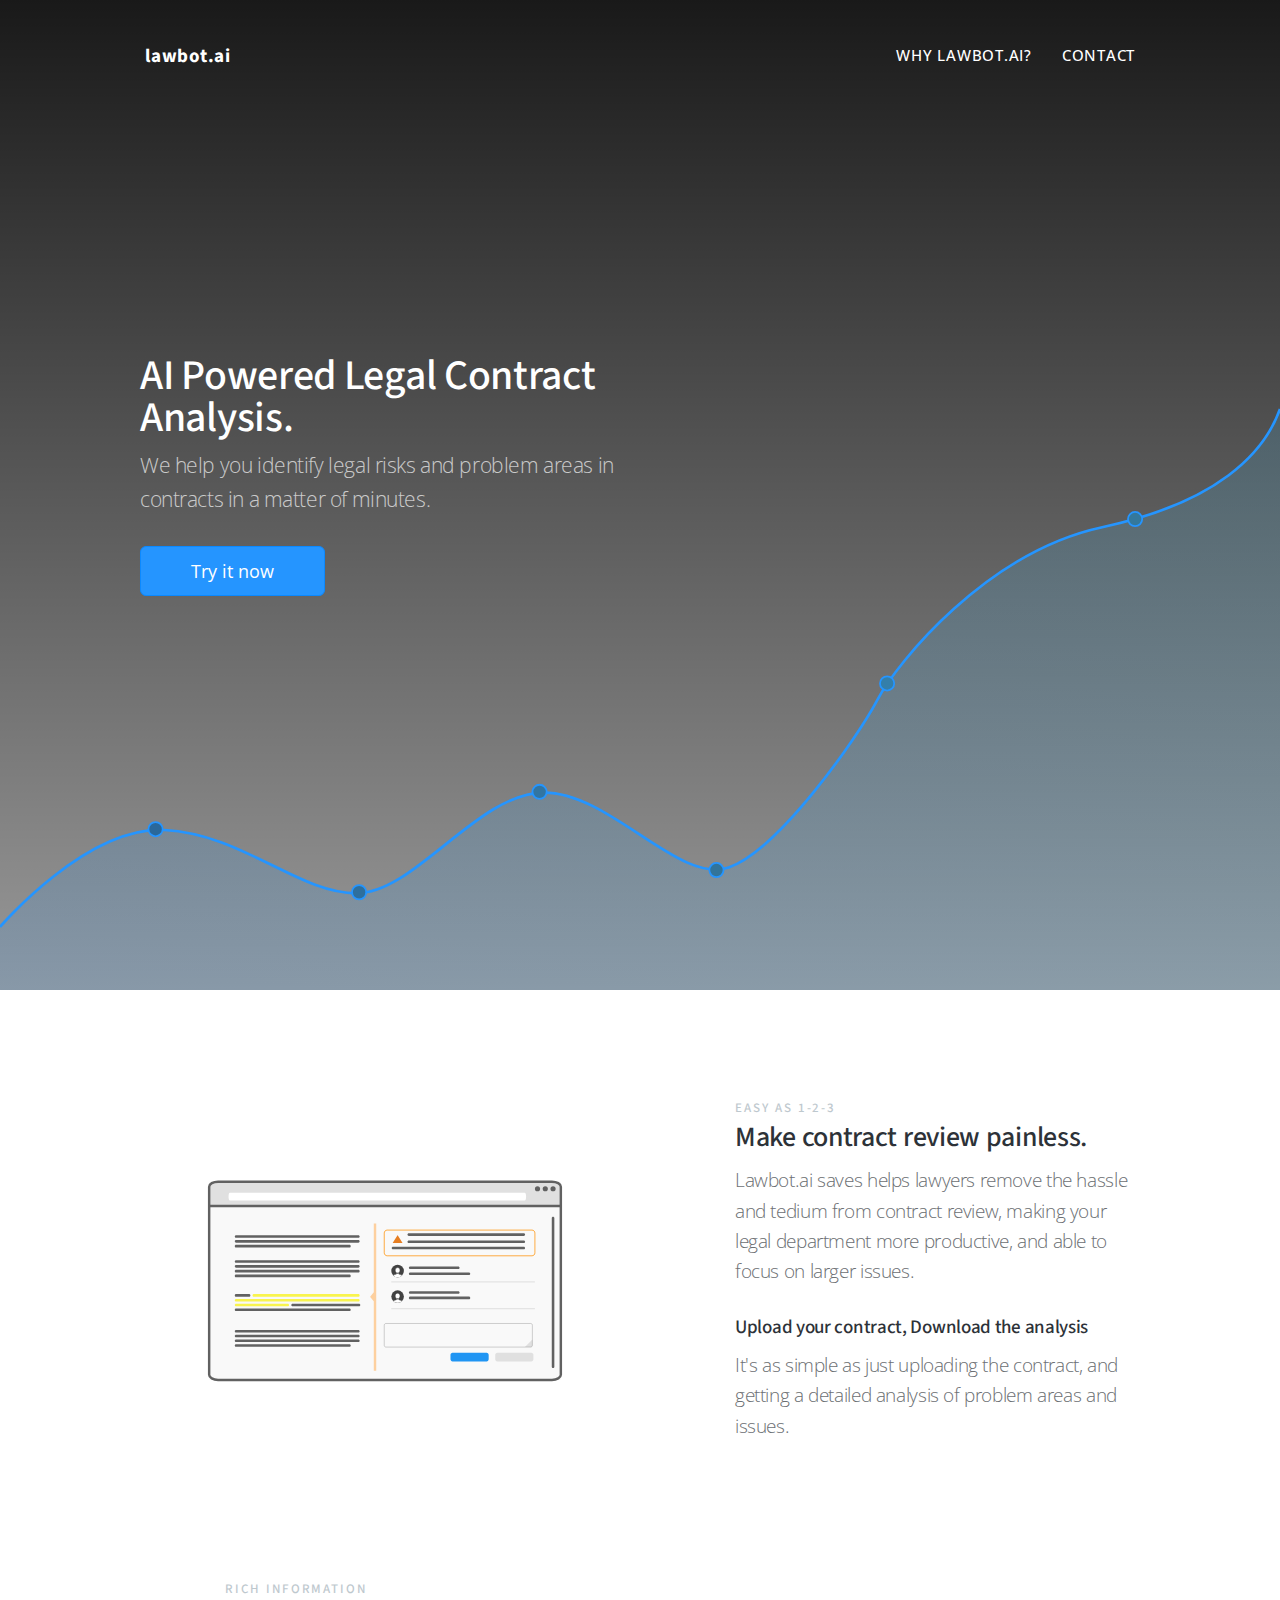
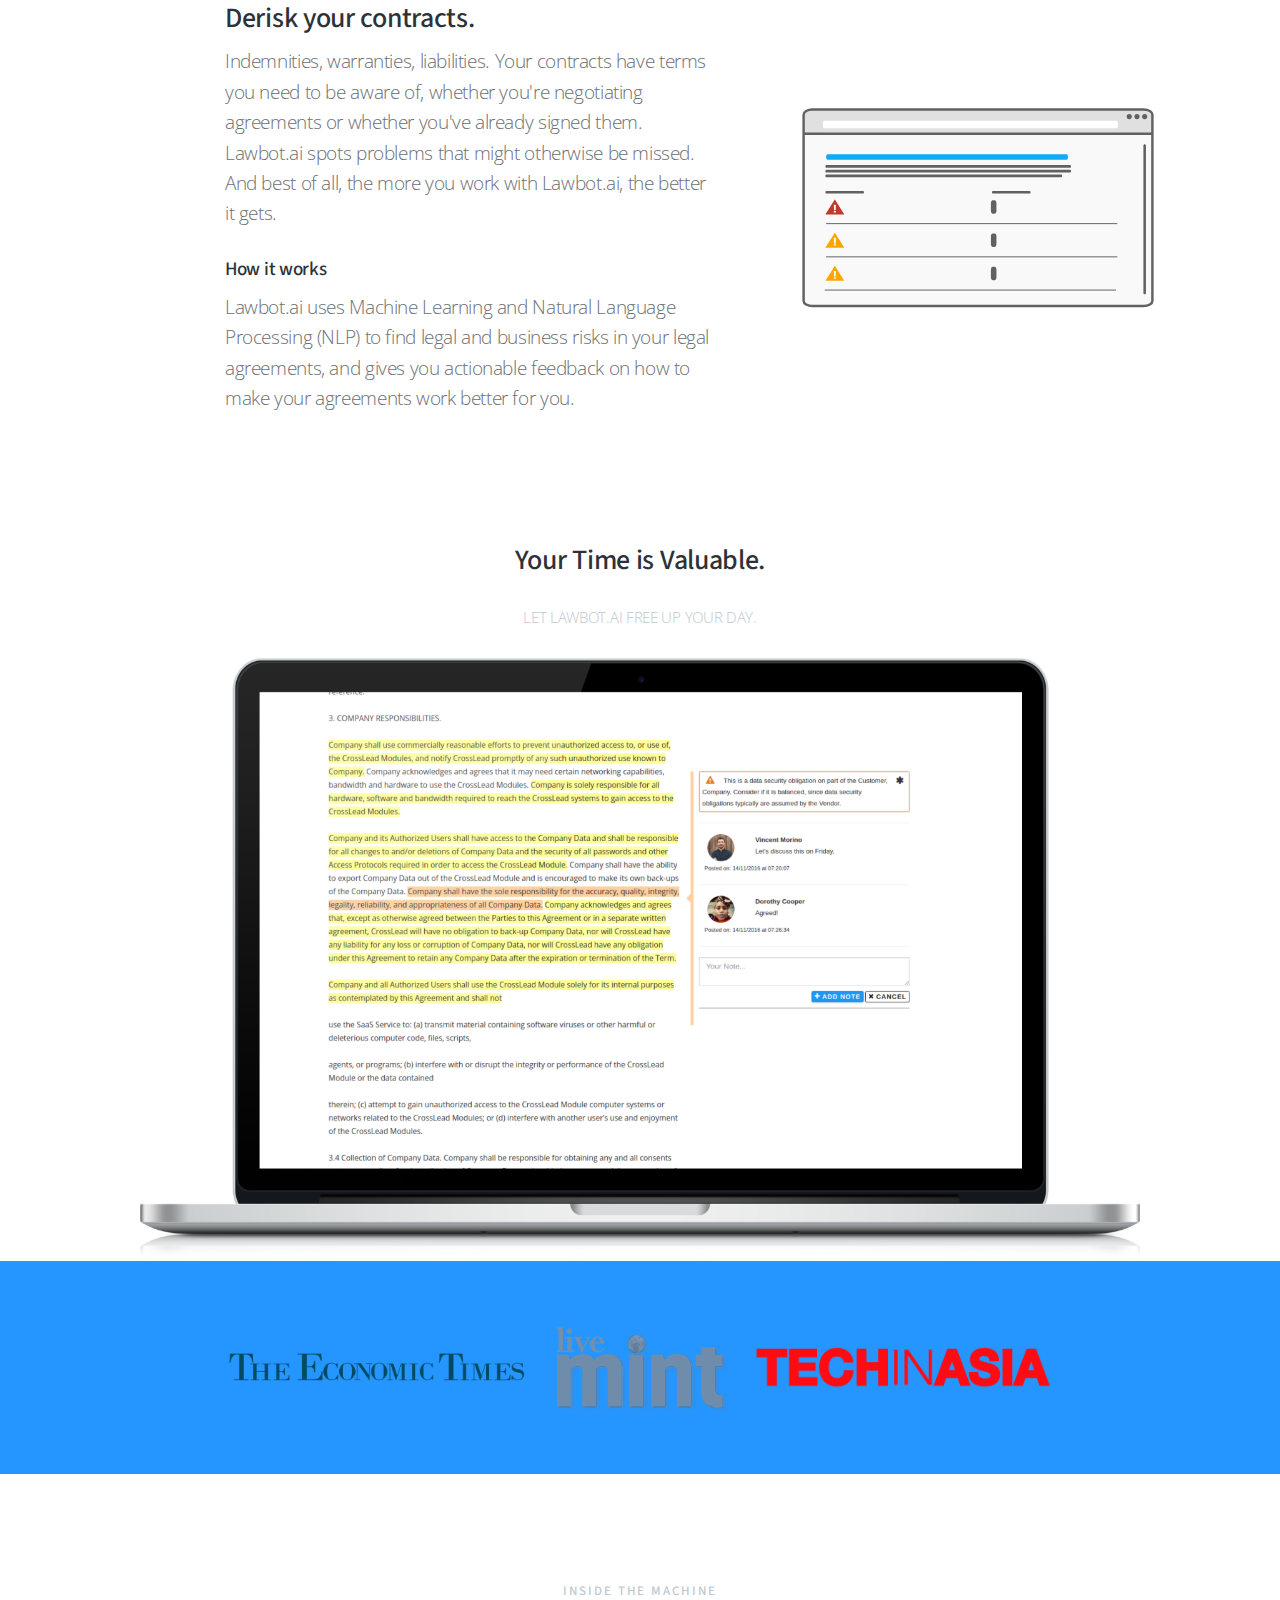
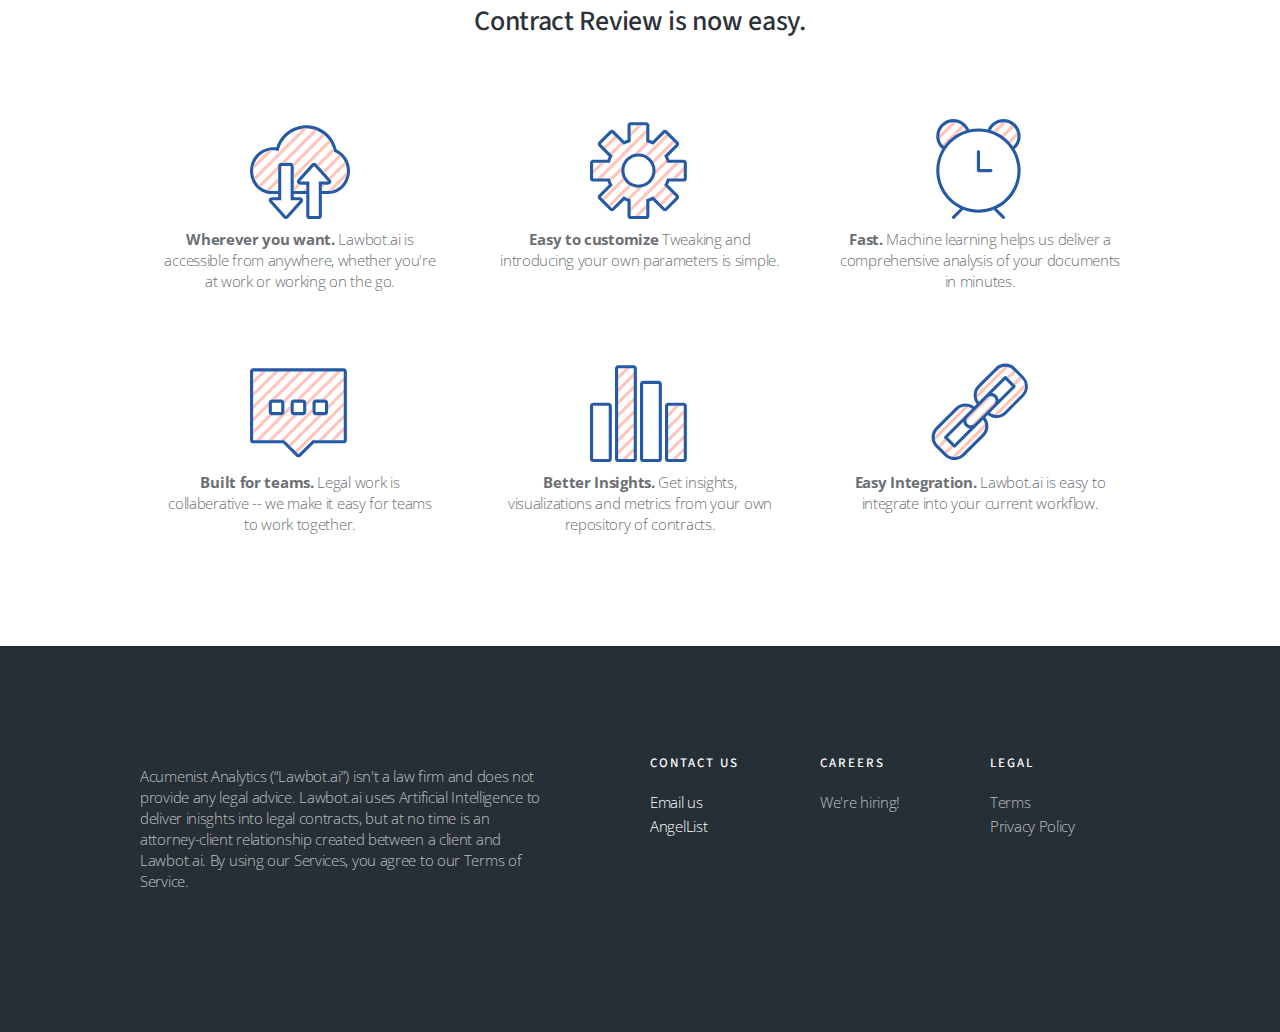
==== index.html @ 81cb61ae "Added files via upload" ====
<!DOCTYPE html>
<html lang="en">
  <head>
    <meta charset="utf-8">
    <meta http-equiv="X-UA-Compatible" content="IE=edge">
    <meta name="viewport" content="width=device-width, initial-scale=1">
    <meta name="description" content="">
    <meta name="keywords" content="">
    <meta name="author" content="">

    <title>
      
        Lawbot.ai | AI Powered Contract Analysis 
      
    </title>

    
      <link href='https://fonts.googleapis.com/css?family=Lora:400,400italic|Work+Sans:300,400,500,600' rel='stylesheet' type='text/css'>
      <link href="toolkit-startup.css" rel="stylesheet">
      <link href="application-startup.css" rel="stylesheet">
    

    

    <style>
      /* note: this is a hack for ios iframe for bootstrap themes shopify page */
      /* this chunk of css is not part of the toolkit :) */
      /* …curses ios, etc… */
      @media (max-width: 768px) and (-webkit-min-device-pixel-ratio: 2) {
        body {
          width: 1px;
          min-width: 100%;
          *width: 100%;
        }
        #stage {
          height: 1px;
          overflow: auto;
          min-height: 100vh;
          -webkit-overflow-scrolling: touch;
        }
      }
    </style>
  </head>


<body>
  
<div class="stage-shelf stage-shelf-right hidden" id="sidebar">
  <ul class="nav nav-bordered nav-stacked">
    <li class="nav-header">Examples</li>
    <li class="active">
      <a href="index.html">Why Lawbot.ai?</a>
    </li>
    <li class="nav-divider"></li>
    <li class="nav-header">Contact us</li>
  </ul>
</div>

<div class="stage" id="stage">

<div class="block block-inverse block-fill-height app-header"
     style="background: linear-gradient(rgba(0, 0, 0, 0.9), rgba(0, 0, 0, 0.4)), url(mockup.png); background-size:cover;background-repeat:no-repeat;background-position: center center;">

  <nav class="navbar navbar-transparent navbar-fixed-top navbar-padded app-navbar p-t-md">
  <div class="container">
    <div class="navbar-header">
      <button type="button" class="navbar-toggle collapsed p-x-0"
              data-target="#stage" data-toggle="stage" data-distance="-250">
        <span class="sr-only">Toggle navigation</span>
        <span class="icon-bar"></span>
        <span class="icon-bar"></span>
        <span class="icon-bar"></span>
      </button>
      <a class="navbar-brand" href="">
        <strong style="font-family:Source Sans Pro;">
          lawbot.ai
        </strong>
      </a>
    </div>
    <div class="navbar-collapse collapse text-uppercase">
      <ul class="nav navbar-nav navbar-right">
        <li >
          <a href="#why">Why Lawbot.ai?</a>
        </li>
        <!-- <li >
          <a href="bold/index.html">About Us</a>
        </li> -->
        <li >
          <a href="#footer">Contact</a>
        </li>
      </ul>
    </div><!--/.nav-collapse -->
  </div>
</nav>


  <img class="app-graph" src="startup-0.svg">

  <div class="block-xs-middle p-b-lg">
    <div class="container">
      <div class="row">
        <div class="col-sm-10 col-md-6">
          <h1 class="block-title m-b-sm">AI Powered Legal Contract Analysis.</h1>
          <p class="lead m-b-md text-muted">We help you identify legal risks and problem areas in contracts in a matter of minutes.</p>
          <button class="btn btn-primary btn-lg">Try it now</button>
        </div>
      </div>
    </div>
  </div>
</div>


<div class="block block-secondary app-iphone-block">
  <div class="container">
    <div class="row app-align-center">
      <div class="col-sm-6 hidden-xs">
        <img class="app-iphone" src="demo-lawbot-02.svg" style="width:100%">
      </div>

      <div class="col-sm-5 col-sm-offset-1">
        <h6 class="text-muted text-uppercase">Easy as 1-2-3</h6>
        <h3 class="m-t-0">Make contract review painless.</h3>
        <p class="lead m-b-md">Lawbot.ai saves helps lawyers remove the hassle and tedium from contract review, making your legal department more productive, and able to focus on larger issues.</p>
        <h4 class="m-t-0">Upload your contract, Download the analysis</h4>
        <p class="lead m-b-md">It's as simple as just uploading the contract, and getting a detailed analysis of problem areas and issues.</p>
      </div>
    </div>
  </div>
</div>

<div class="block block-secondary app-iphone-block">
  <div class="container">
    <div class="row app-align-center">
      <div class="col-sm-6 col-sm-offset-1">
        <h6 class="text-muted text-uppercase">Rich Information</h6>
        <h3 class="m-t-0">Derisk your contracts.</h3>
        <p class="lead m-b-md">Indemnities, warranties, liabilities. Your contracts have terms you need to be aware of, whether you're negotiating agreements or whether you've already signed them. Lawbot.ai spots problems that might otherwise be missed. And best of all, the more you work with Lawbot.ai, the better it gets.</p>
        <h4 class="m-t-0">How it works</h4>
        <p class="lead m-b-md">Lawbot.ai uses Machine Learning and Natural Language Processing (NLP) to find legal and business risks in your legal agreements, and gives you actionable feedback on how to make your agreements work better for you.</p>
      </div>

      <div class="col-sm-5 hidden-xs">
        <img class="app-iphone" src="demo-lawbot-01.svg" style="width:120%">
      </div>
    </div>

  </div>
</div>

<div class="block block-secondary app-high-praise p-b-0" id="why">
   <h3 class="m-t-0 m-b-md text-center">Your Time is Valuable.</h3>
    <p class="m-b-md text-muted text-center text-uppercase">Let Lawbot.ai free up your day.</p>
  <div class="container app-align-center">
    <img src="desktop.png">
  </div>
</div>

<div class="block app-ribbon p-y-lg">
  <div class="container text-center">
    <img src="et.png" style="max-width:300px;">
    <img src="mint.png" style="max-width:300px;">
    <img src="asia.png" style="max-width:300px;">
  </div>
</div>

<div class="block block-secondary app-block-marketing-grid">
  <div class="container text-center">

    <div class="row m-b-lg">
      <div class="col-xs-10 col-xs-offset-1 col-sm-8 col-sm-offset-2 col-lg-6 col-lg-offset-3">
        <h6 class="text-muted text-uppercase">Inside the machine</h6>
        <h3  class="m-t-0 m-b">Contract Review is now easy.</h3>
      </div>
    </div>

    <div class="row app-marketing-grid">
      <div class="col-sm-4 p-x-md m-b-lg">
        <img class="m-b" src="hatch_sync.svg" style="height:100px;">
        <p><strong>Wherever you want.</strong> Lawbot.ai is accessible from anywhere, whether you're at work or working on the go.</p>
      </div>
      <div class="col-sm-4 p-x-md m-b-lg">
        <img class="m-b" src="hatch_modify.svg" style="height:100px;">
        <p><strong>Easy to customize</strong> Tweaking and introducing your own parameters is simple.</p>
      </div>
      <div class="col-sm-4 p-x-md m-b-lg">
        <img class="m-b" src="hatch_time.svg" style="height:100px;">
        <p><strong>Fast.</strong> Machine learning helps us deliver a comprehensive analysis of your documents in minutes.</p>
      </div>
    </div>

    <div class="row app-marketing-grid">
      <div class="col-sm-4 p-x-md m-b-lg">
        <img class="m-b" src="hatch_chat.svg" style="height:100px;">
        <p><strong>Built for teams.</strong> Legal work is collaberative -- we make it easy for teams to work together.</p>
      </div>
      <div class="col-sm-4 p-x-md m-b-lg">
        <img class="m-b" src="hatch_report.svg" style="height:100px;">
        <p><strong>Better Insights.</strong> Get insights, visualizations and metrics from your own repository of contracts.</p>
      </div>
      <div class="col-sm-4 p-x-md m-b-lg">
        <img class="m-b" src="hatch_link.svg" style="height:100px;">
        <p><strong>Easy Integration.</strong> Lawbot.ai is easy to integrate into your current workflow.</p>
      </div>
    </div>
  </div>
</div>



<div class="block block-inverse app-footer" id="footer">
 <div class="container">
    <div class="row">
      <div class="col-sm-5 m-b-md">
        <ul class="list-unstyled list-spaced">
          <li class="m-b"><h6 class="text-uppercase"></h6></li>
          <li class="text-muted">
          Acumenist Analytics (“Lawbot.ai”) isn't a law firm and does not provide any legal advice. Lawbot.ai uses Artificial Intelligence to deliver inisghts into legal contracts, but at no time is an attorney-client relationship created between a client and Lawbot.ai. By using our Services, you agree to our Terms of Service.
        </ul>
      </div>
      <div class="col-sm-2 col-sm-offset-1 m-b-md">
        <ul class="list-unstyled list-spaced">
          <li class="m-b"><h6 class="text-uppercase">Contact Us</h6></li>
          <li class="text-muted"><a href="mailto: themes@getbootstrap.com">Email us</a></li>
          <li class="text-muted"><a href="https://angel.co/lawbot">AngelList</a></li>
        </ul>
      </div>
      <div class="col-sm-2 m-b-md">
        <ul class="list-unstyled list-spaced">
          <li class="m-b"><h6 class="text-uppercase">Careers</h6></li>
          <li class="text-muted">We're hiring!</li>
        </ul>
      </div>
      <div class="col-sm-2 m-b-md">
        <ul class="list-unstyled list-spaced">
          <li class="m-b"><h6 class="text-uppercase">Legal</h6></li>
          <li class="text-muted">Terms</li>
          <li class="text-muted">Privacy Policy</li>
        </ul>
      </div>
    </div>
  </div>
</div>

</div>


    <script src="https://cdnjs.cloudflare.com/ajax/libs/jquery/3.1.1/jquery.min.js"></script>
    <script src="toolkit.js"></script>
    <script src="application.js"></script>

    <script type="text/javascript">
        $('a[href^="#"]').on('click', function(event) {

    var target = $(this.getAttribute('href'));

    if( target.length ) {
        event.preventDefault();
        $('html, body').stop().animate({
            scrollTop: target.offset().top
        }, 1000);
    }

});



    </script>



  </body>
</html>
---- application-startup.css ----
/* navbar */
.app-navbar {
  font-weight: 500;
  letter-spacing: .05em;
  position: absolute;
}


/* header block */
.app-graph {
  width: 150%;
  position: absolute;
  right: 0;
  bottom: -40px;
}
@media (min-width: 768px) {
  .app-graph {
    width: 100%;
    bottom: 0;
  }
}


/* iphone block */
.app-iphone-block {
  padding-bottom: 60px;
}
@media (min-width: 768px) {
  .app-iphone-block {
    padding-bottom: 0;
  }
}


/* code block */
.app-code-block {
  background-color: #262F36;
  overflow: hidden;
}
.app-code {
  color: #6EA4CF;
  border: #495158 1px solid;
  background: transparent;
  font-size: 12px;
  padding: 20px;
  line-height: 1.55;
  margin-bottom: 30px;
}
.app-code span {
  color: #8496A5;
}
@media (min-width: 768px) {
  .app-code {
    width: 600px;
    margin-bottom: 0;
  }
}
@media (min-width: 992px) {
  .app-code {
    padding: 50px;
    font-size: 15px;
  }
}


/* pull quote block */
.app-high-praise img {
  width: 100%;
}


/* brand ribbon block */
.app-ribbon {
  background: #2595FF;
}
.app-ribbon .container {
  padding-left: 0;
  padding-right: 0;
  margin-bottom: -30px;
}
.app-ribbon img {
  margin: 0 10px 30px;
}


/* marketing grid block */
.app-block-marketing-grid .container {
  margin-bottom: -60px;
}
.app-marketing-grid .m-b {
  margin-bottom: 10px !important;
}
@media (max-width: 768px) {
  .app-marketing-grid .m-b-lg {
    margin-bottom: 40px !important;
  }
}


/* price plan block */
.app-price-plans {
  background-color: #F4F5F6;
}
.app-price-plans .container {
  margin-bottom: -60px;
}


/* footer block */
.app-footer {
  background-color: #262F36;
}
.app-footer a {
  color: #fff;
}


/* general block overrrides */
@media (max-width: 768px) {
  .block .lead {
    line-height: 1.3;
  }
  .block h3 {
    line-height: 1.15;
  }
}


/* general inverse overrides */
.block-inverse .text-muted {
  color: rgba(255, 255, 255, .7);
}
.block-inverse .block-bg-img {
  background-color: transparent;
}


/* general btn overrides */
.btn-lg {
  font-size: 18px;
}
.block-secondary .btn-lg {
  width: 100%;
}
.btn-lg:not(.btn-block) {
  padding: 12px 50px;
}
@media (min-width: 768px) {
  .btn-lg:not(.btn-block) {
    width: auto;
  }
}


/* ie10+ */
@media (min-width: 768px) {
  .app-align-center {
    display: flex;
    align-items: center;
  }
}
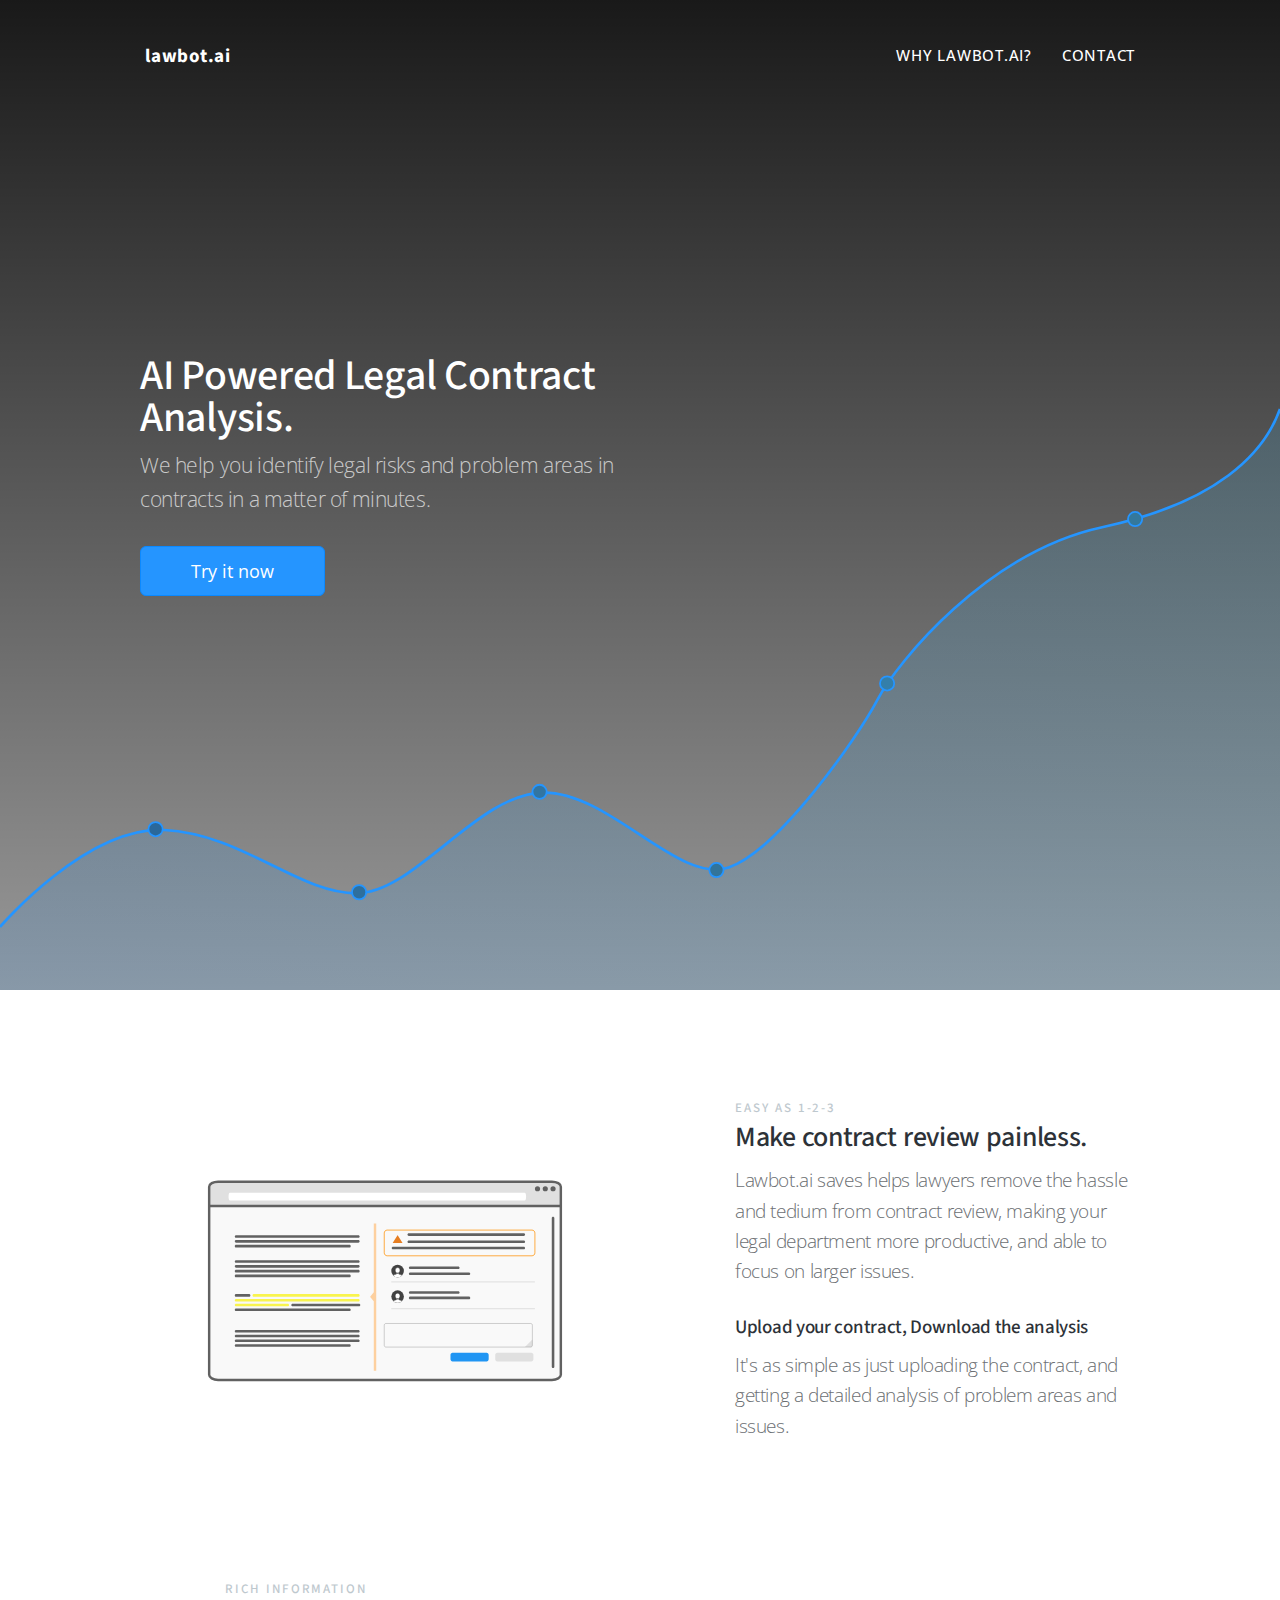
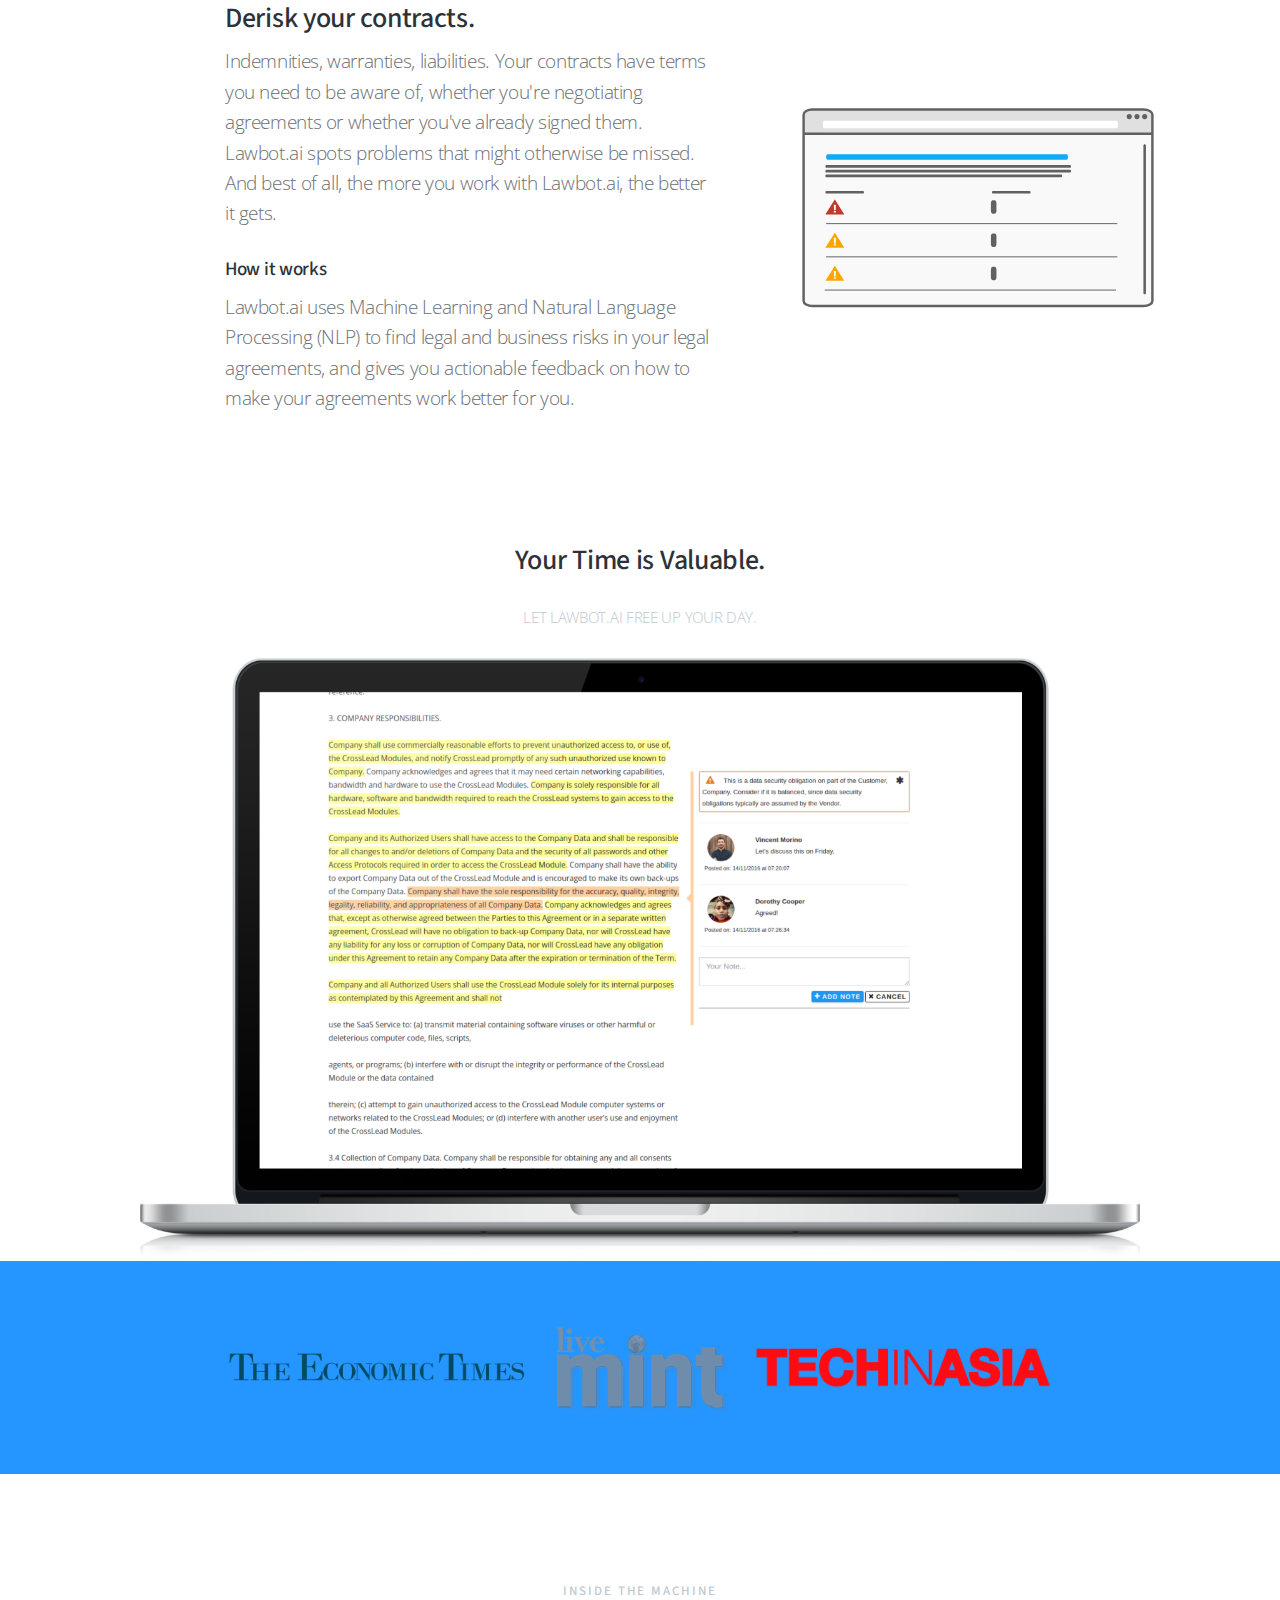
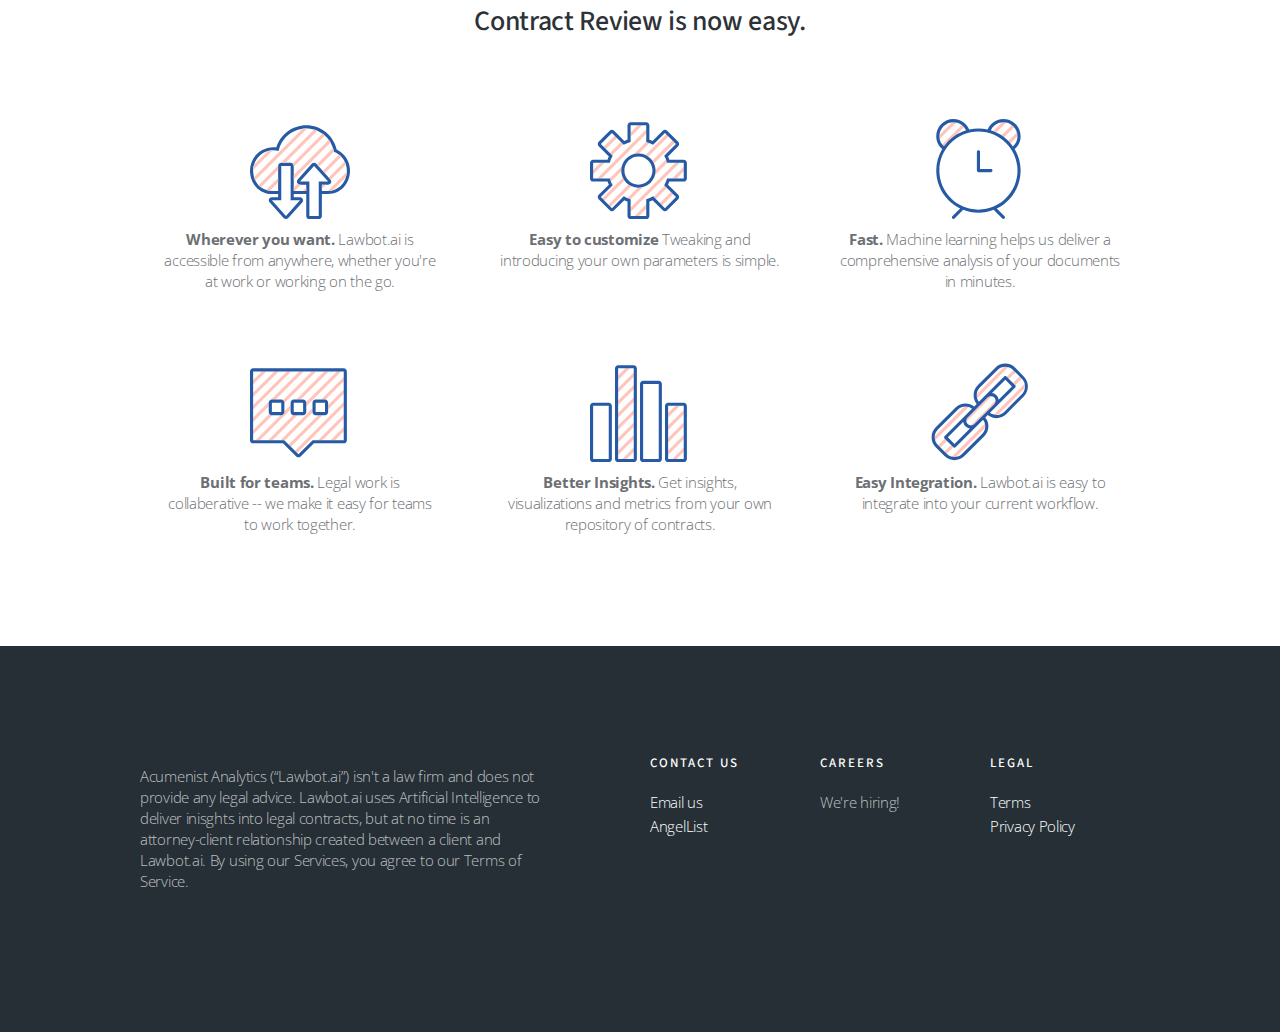
==== commit 4a00b71b: "Update terms.html" ====
--- a/index.html
+++ b/index.html
@@ -234,8 +234,8 @@
       <div class="col-sm-2 m-b-md">
         <ul class="list-unstyled list-spaced">
           <li class="m-b"><h6 class="text-uppercase">Legal</h6></li>
-          <li class="text-muted">Terms</li>
-          <li class="text-muted">Privacy Policy</li>
+          <li class="text-muted"><a href="terms.html">Terms</a></li>
+          <li class="text-muted"><a href="terms.html">Privacy Policy</a></li>
         </ul>
       </div>
     </div>
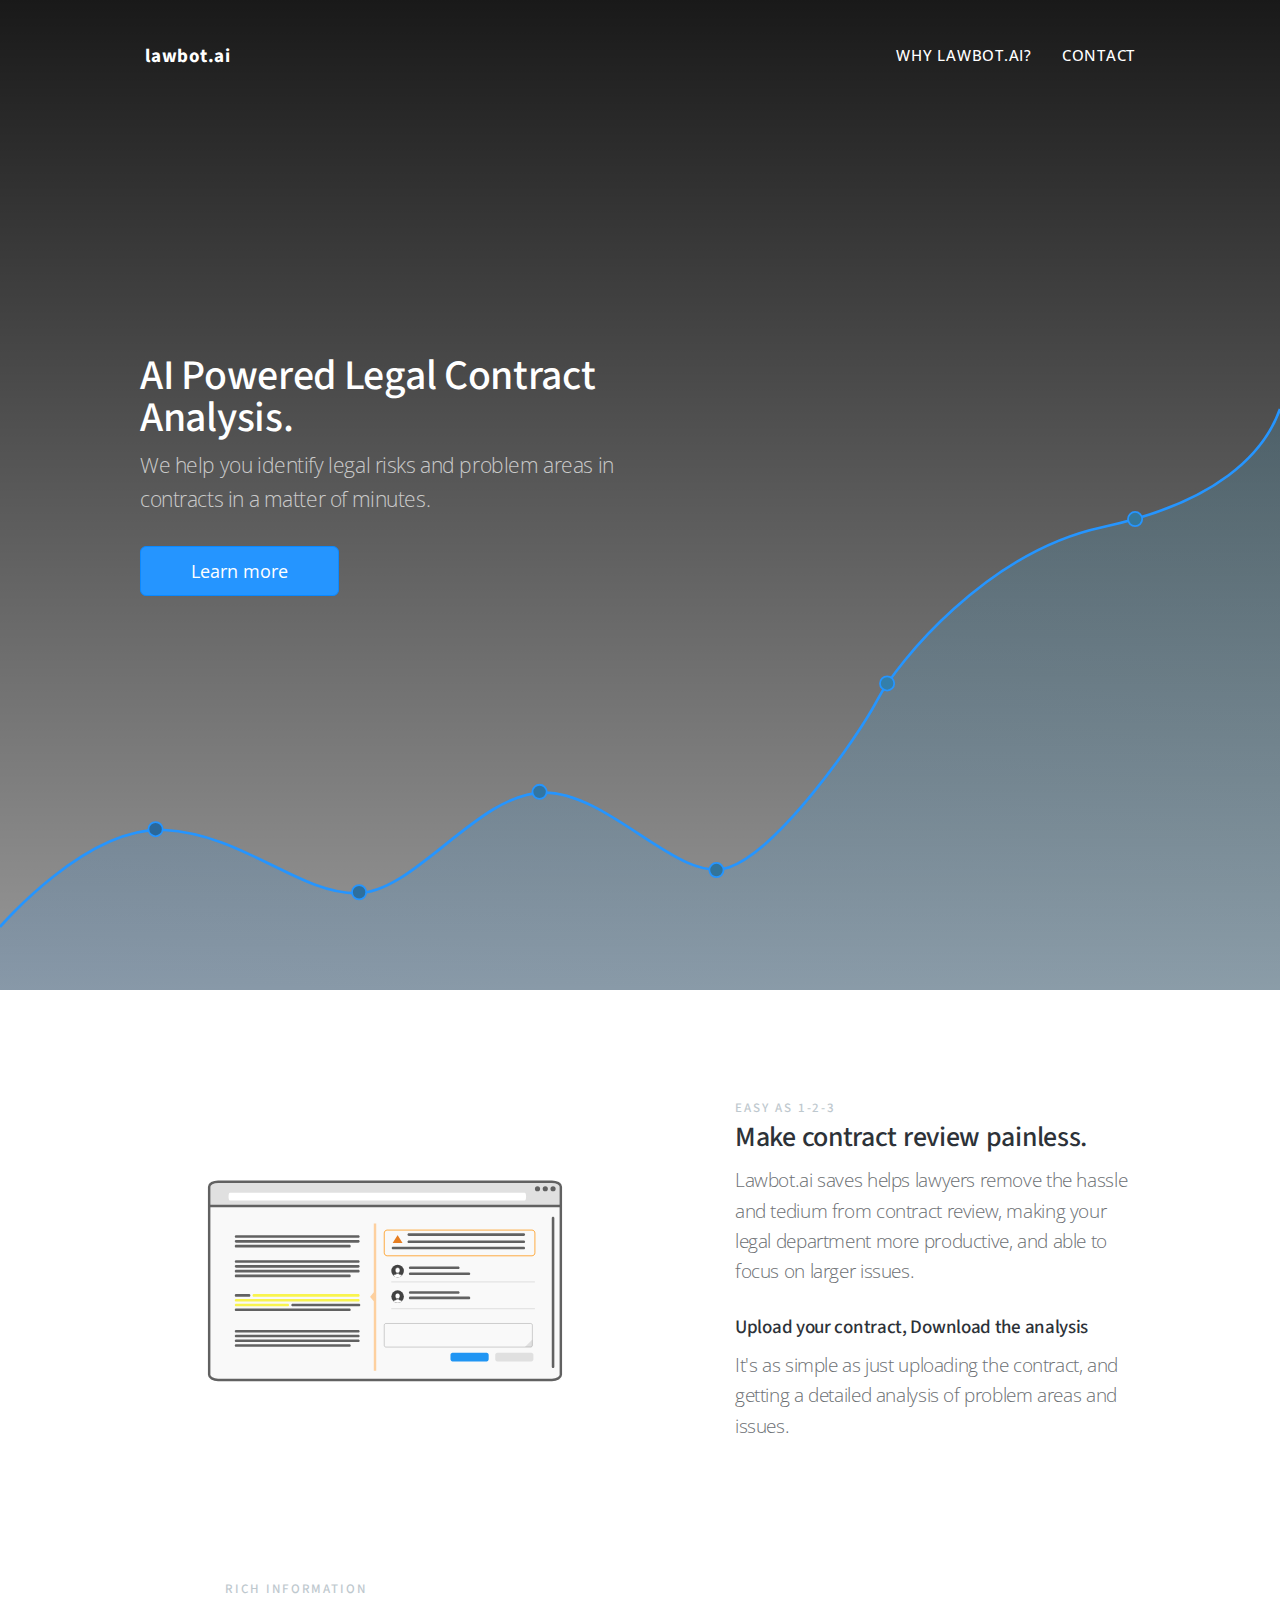
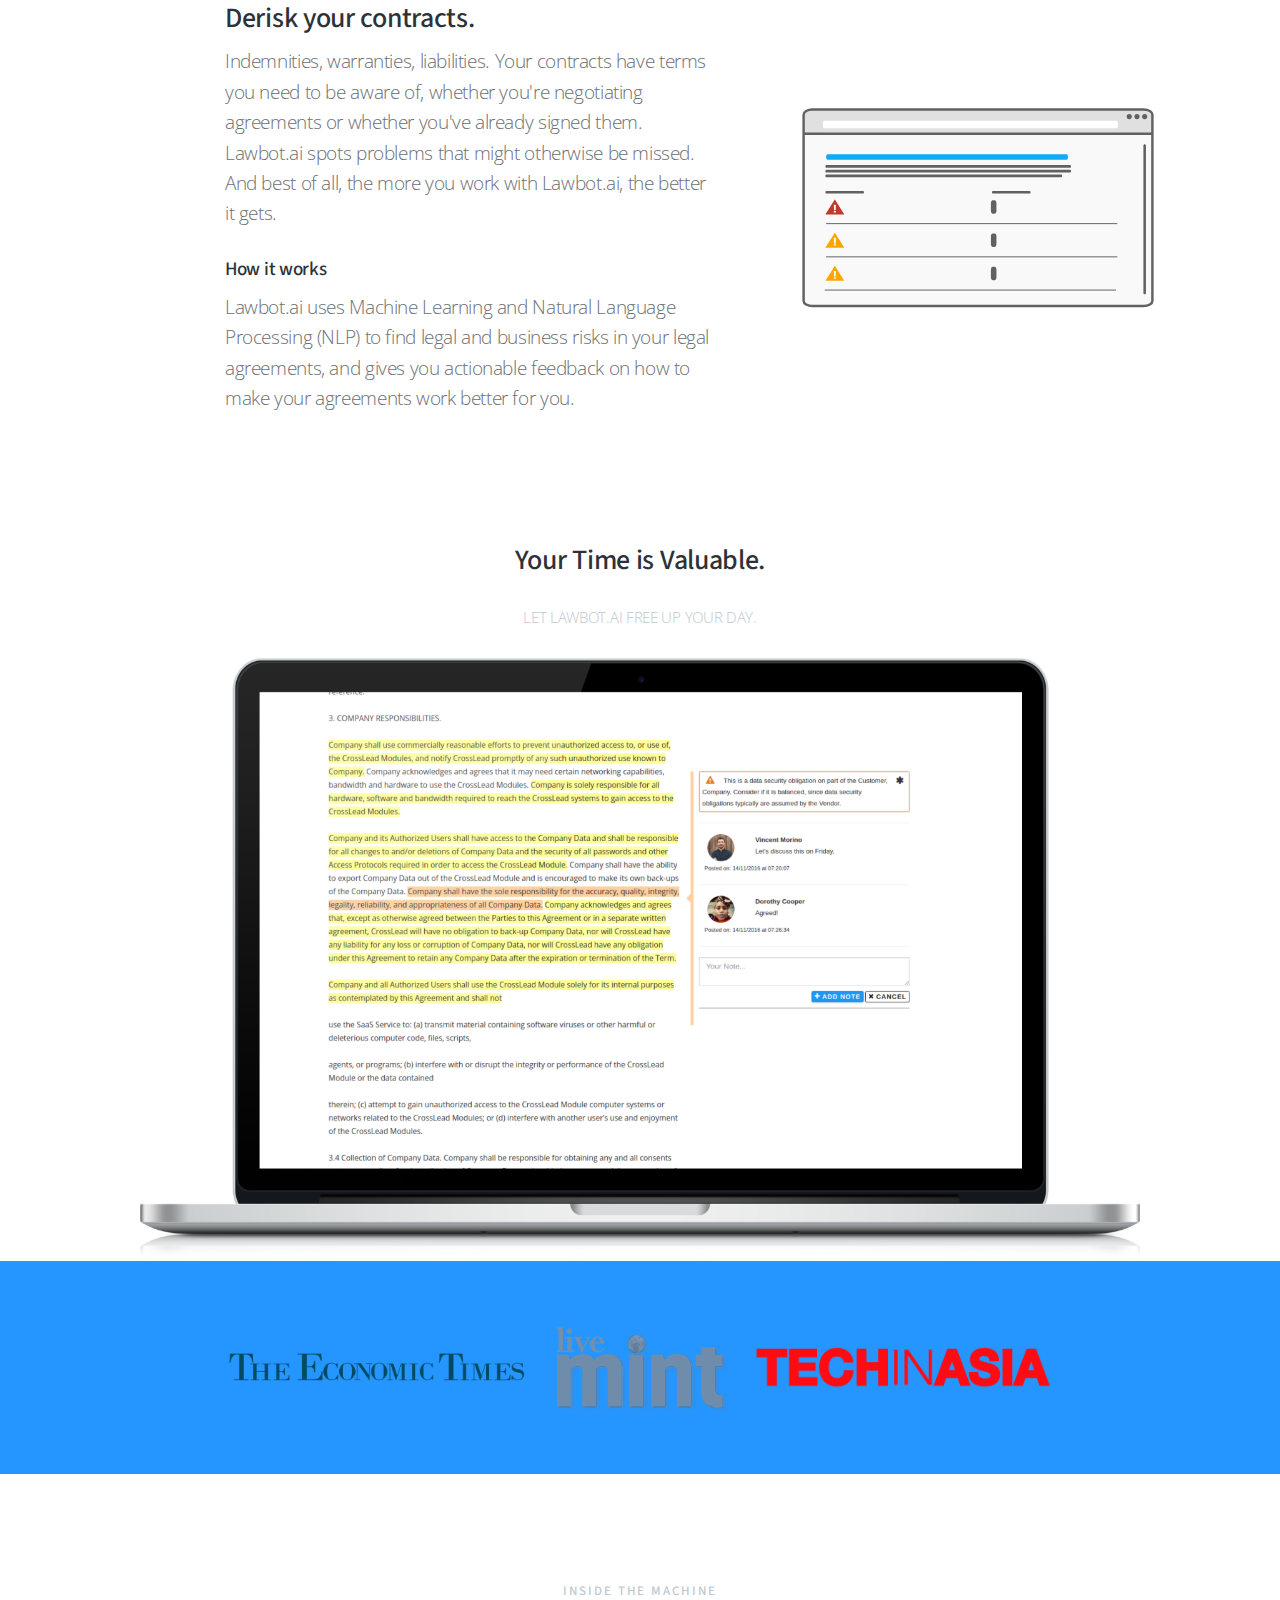
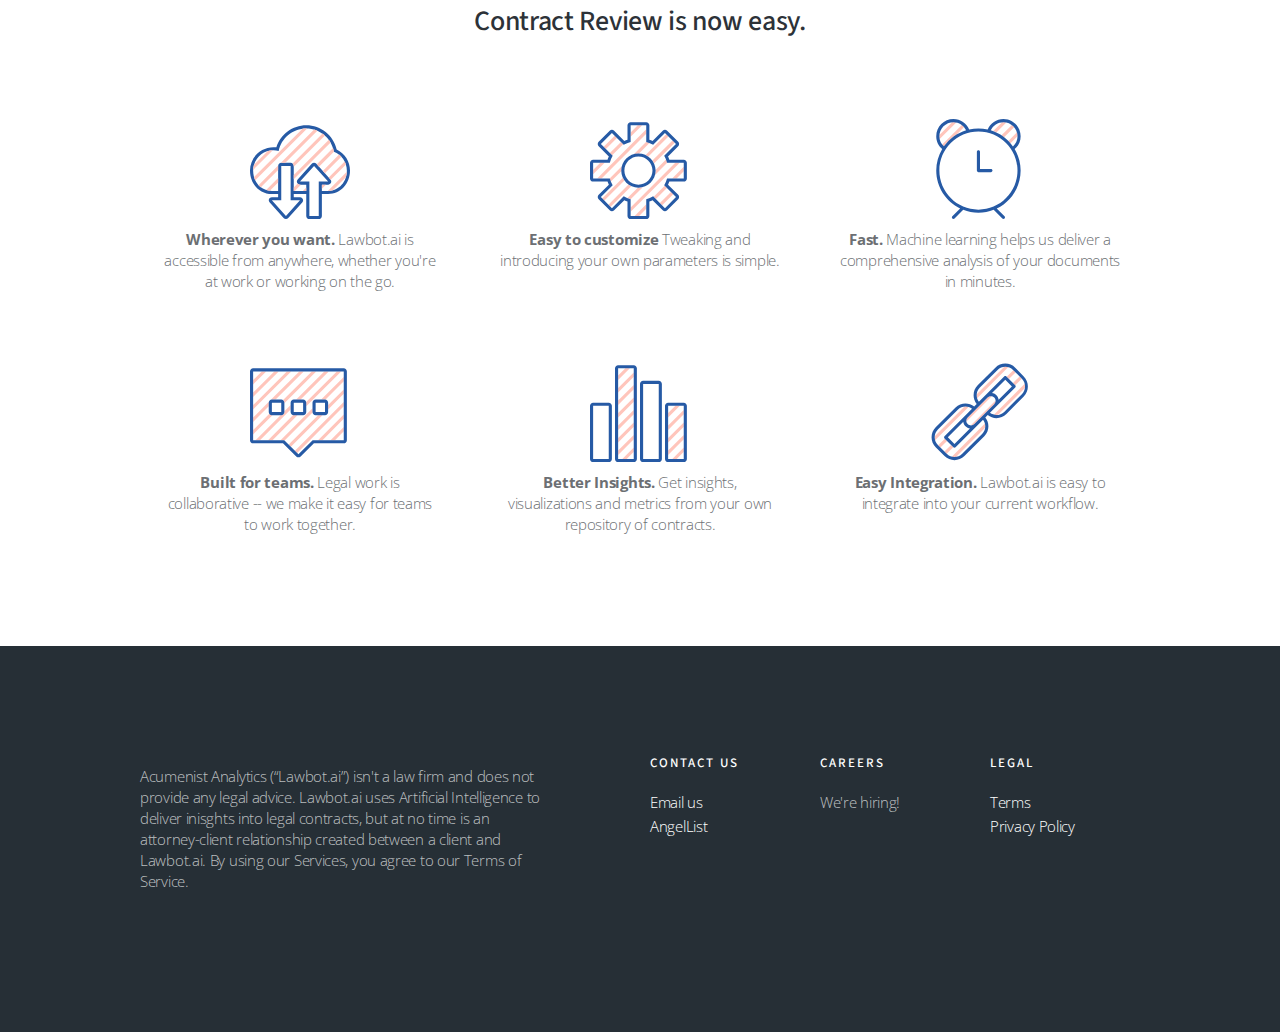
==== commit e4372dcb: "Update index.html" ====
--- a/index.html
+++ b/index.html
@@ -48,12 +48,11 @@
   
 <div class="stage-shelf stage-shelf-right hidden" id="sidebar">
   <ul class="nav nav-bordered nav-stacked">
-    <li class="nav-header">Examples</li>
     <li class="active">
-      <a href="index.html">Why Lawbot.ai?</a>
+      <a href="why">Why Lawbot.ai?</a>
     </li>
     <li class="nav-divider"></li>
-    <li class="nav-header">Contact us</li>
+    <li class="nav-header"><a href="footer">Contact us</a></li>
   </ul>
 </div>
 
@@ -103,7 +102,7 @@
         <div class="col-sm-10 col-md-6">
           <h1 class="block-title m-b-sm">AI Powered Legal Contract Analysis.</h1>
           <p class="lead m-b-md text-muted">We help you identify legal risks and problem areas in contracts in a matter of minutes.</p>
-          <button class="btn btn-primary btn-lg">Try it now</button>
+          <a href="why"><button class="btn btn-primary btn-lg">Learn more</button></a>
         </div>
       </div>
     </div>
@@ -111,7 +110,7 @@
 </div>
 
 
-<div class="block block-secondary app-iphone-block">
+<div class="block block-secondary app-iphone-block" id="why">
   <div class="container">
     <div class="row app-align-center">
       <div class="col-sm-6 hidden-xs">
@@ -148,7 +147,7 @@
   </div>
 </div>
 
-<div class="block block-secondary app-high-praise p-b-0" id="why">
+<div class="block block-secondary app-high-praise p-b-0">
    <h3 class="m-t-0 m-b-md text-center">Your Time is Valuable.</h3>
     <p class="m-b-md text-muted text-center text-uppercase">Let Lawbot.ai free up your day.</p>
   <div class="container app-align-center">
@@ -192,7 +191,7 @@
     <div class="row app-marketing-grid">
       <div class="col-sm-4 p-x-md m-b-lg">
         <img class="m-b" src="hatch_chat.svg" style="height:100px;">
-        <p><strong>Built for teams.</strong> Legal work is collaberative -- we make it easy for teams to work together.</p>
+        <p><strong>Built for teams.</strong> Legal work is collaborative -- we make it easy for teams to work together.</p>
       </div>
       <div class="col-sm-4 p-x-md m-b-lg">
         <img class="m-b" src="hatch_report.svg" style="height:100px;">
@@ -221,7 +220,7 @@
       <div class="col-sm-2 col-sm-offset-1 m-b-md">
         <ul class="list-unstyled list-spaced">
           <li class="m-b"><h6 class="text-uppercase">Contact Us</h6></li>
-          <li class="text-muted"><a href="mailto: themes@getbootstrap.com">Email us</a></li>
+          <li class="text-muted"><a href="mailto: hello@lawbot.ai">Email us</a></li>
           <li class="text-muted"><a href="https://angel.co/lawbot">AngelList</a></li>
         </ul>
       </div>
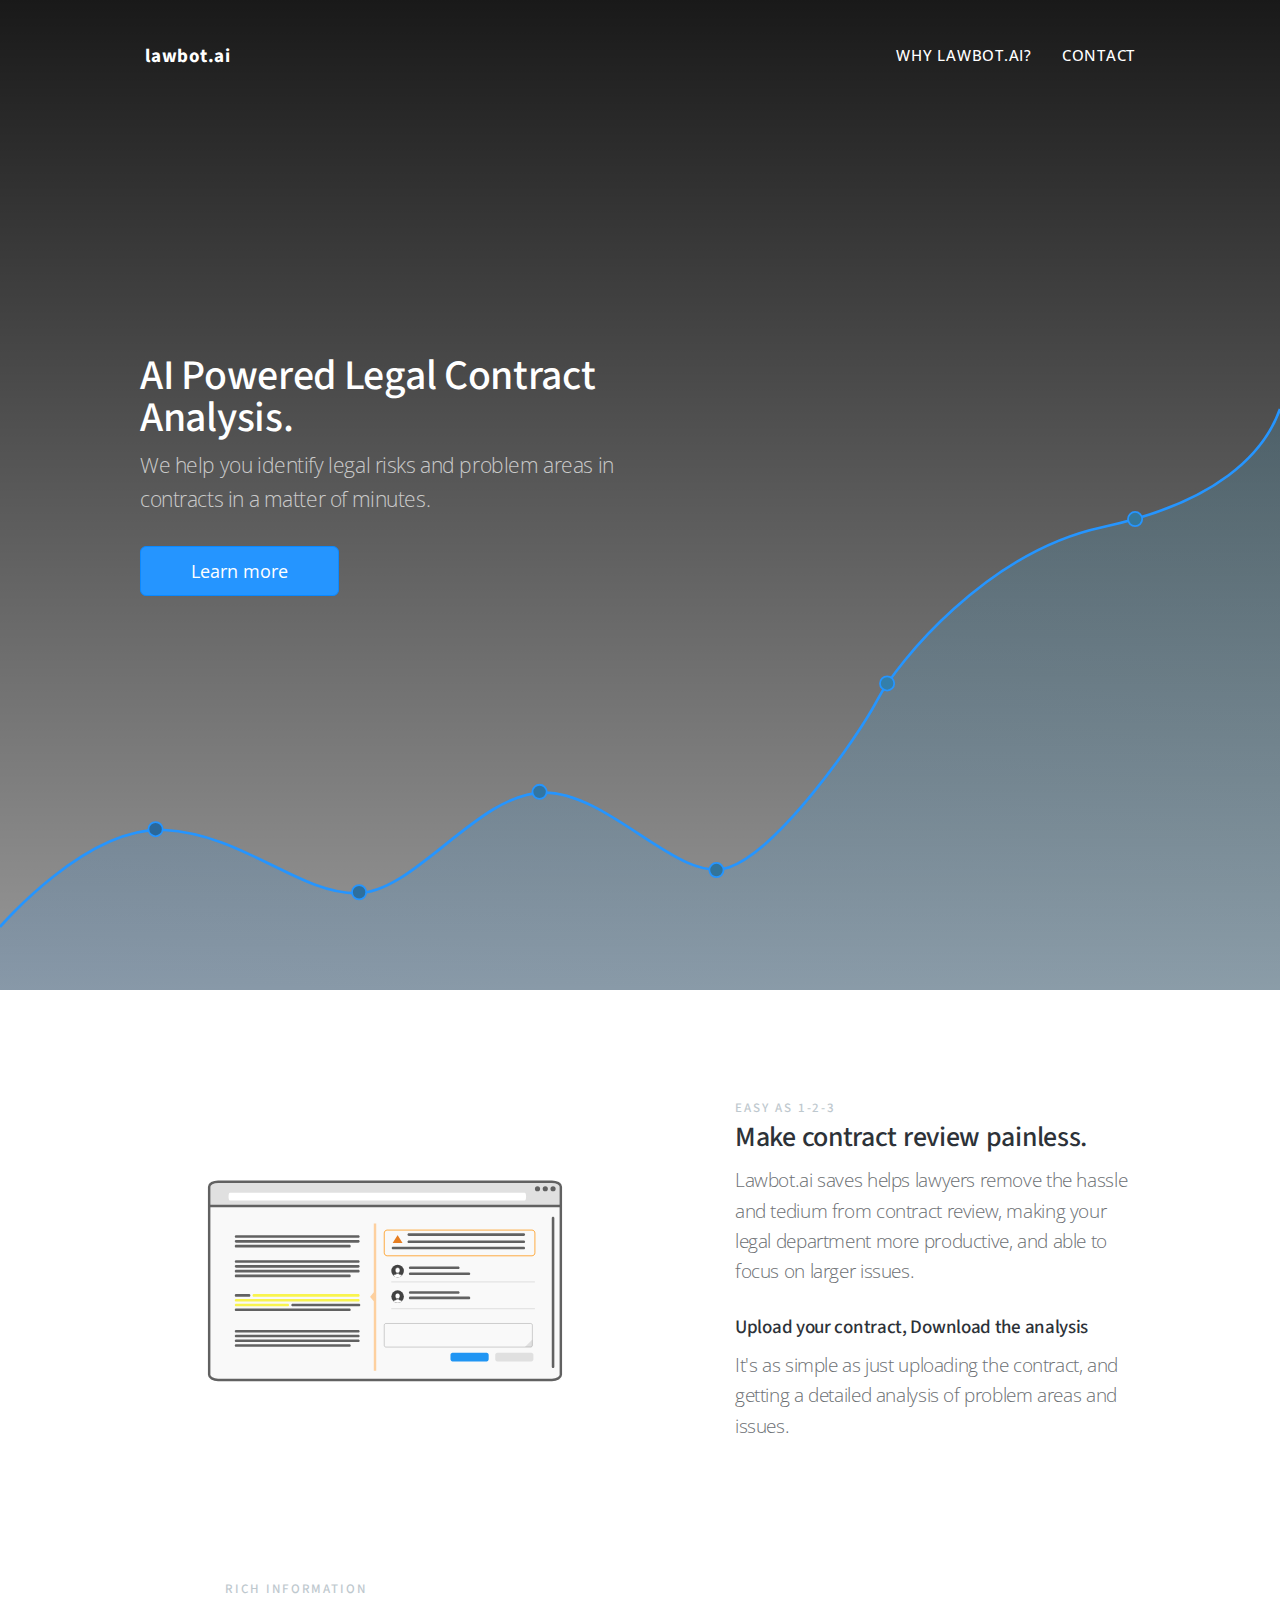
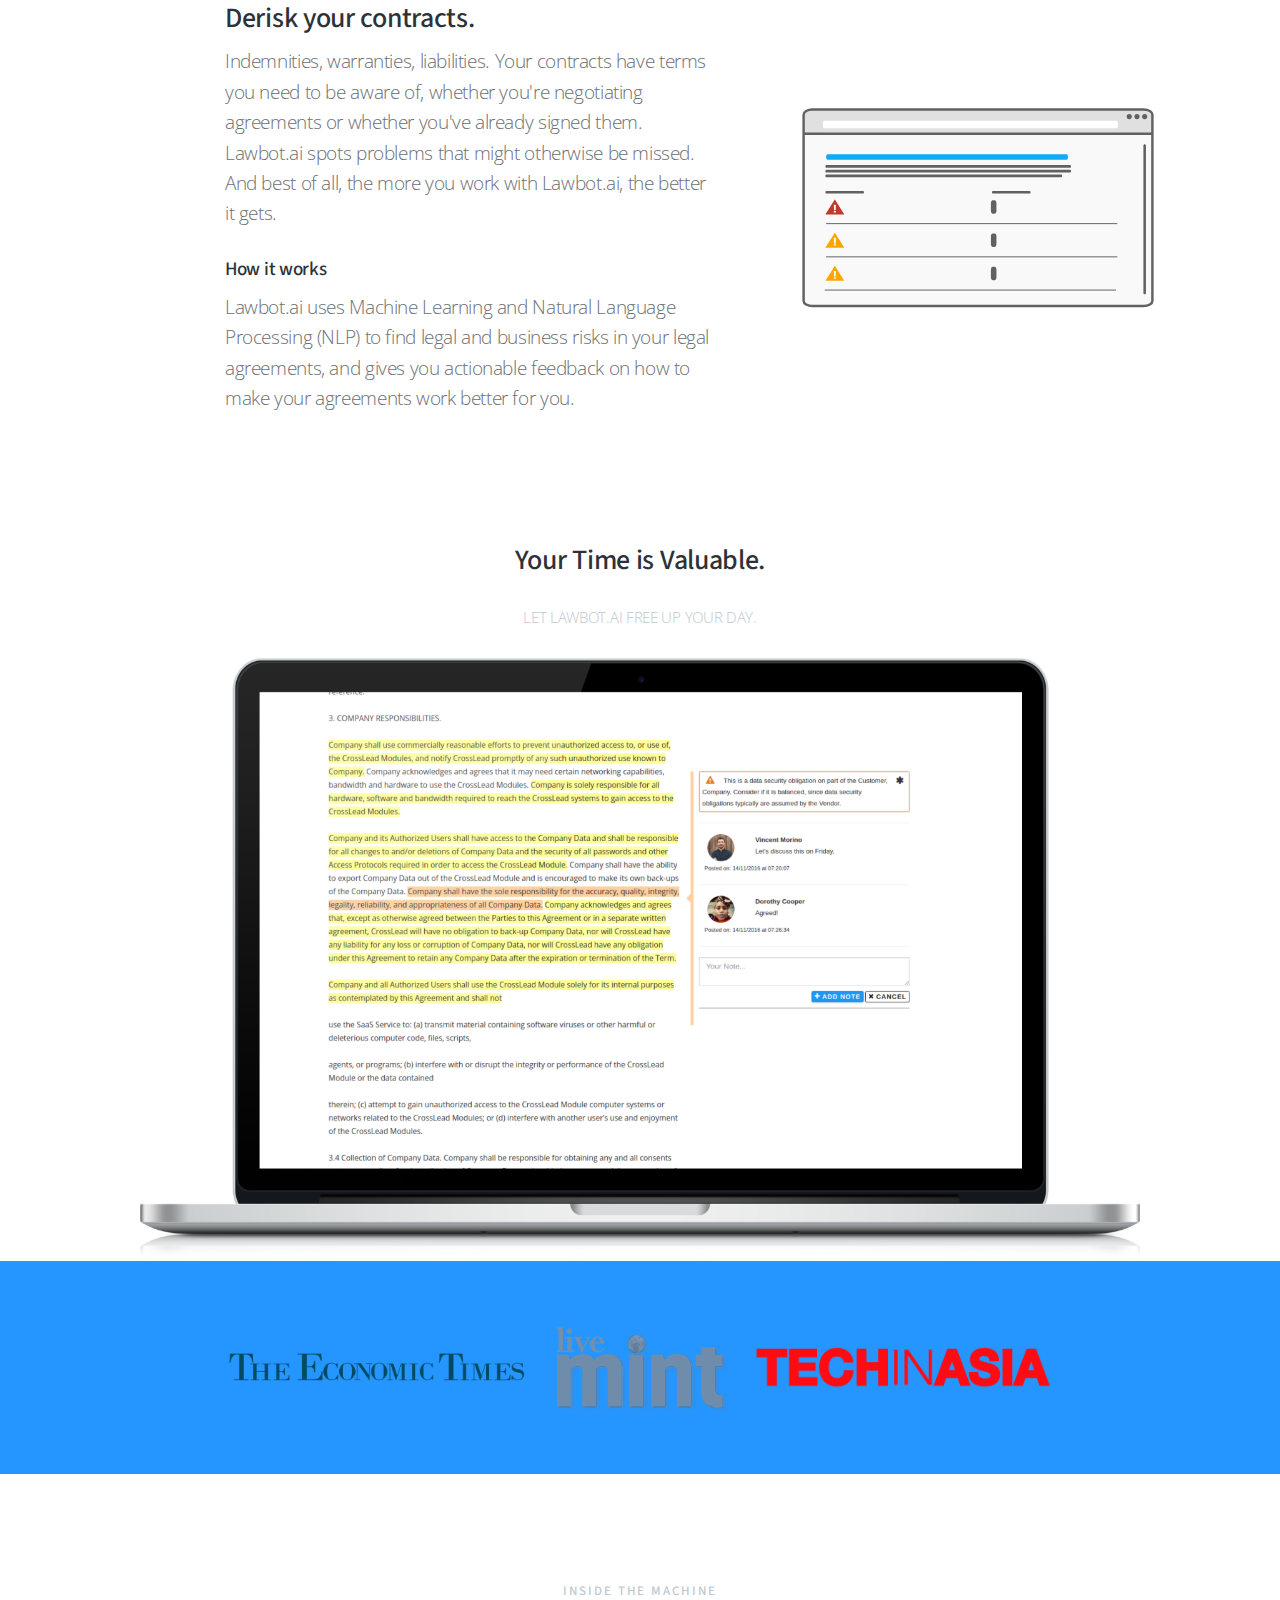
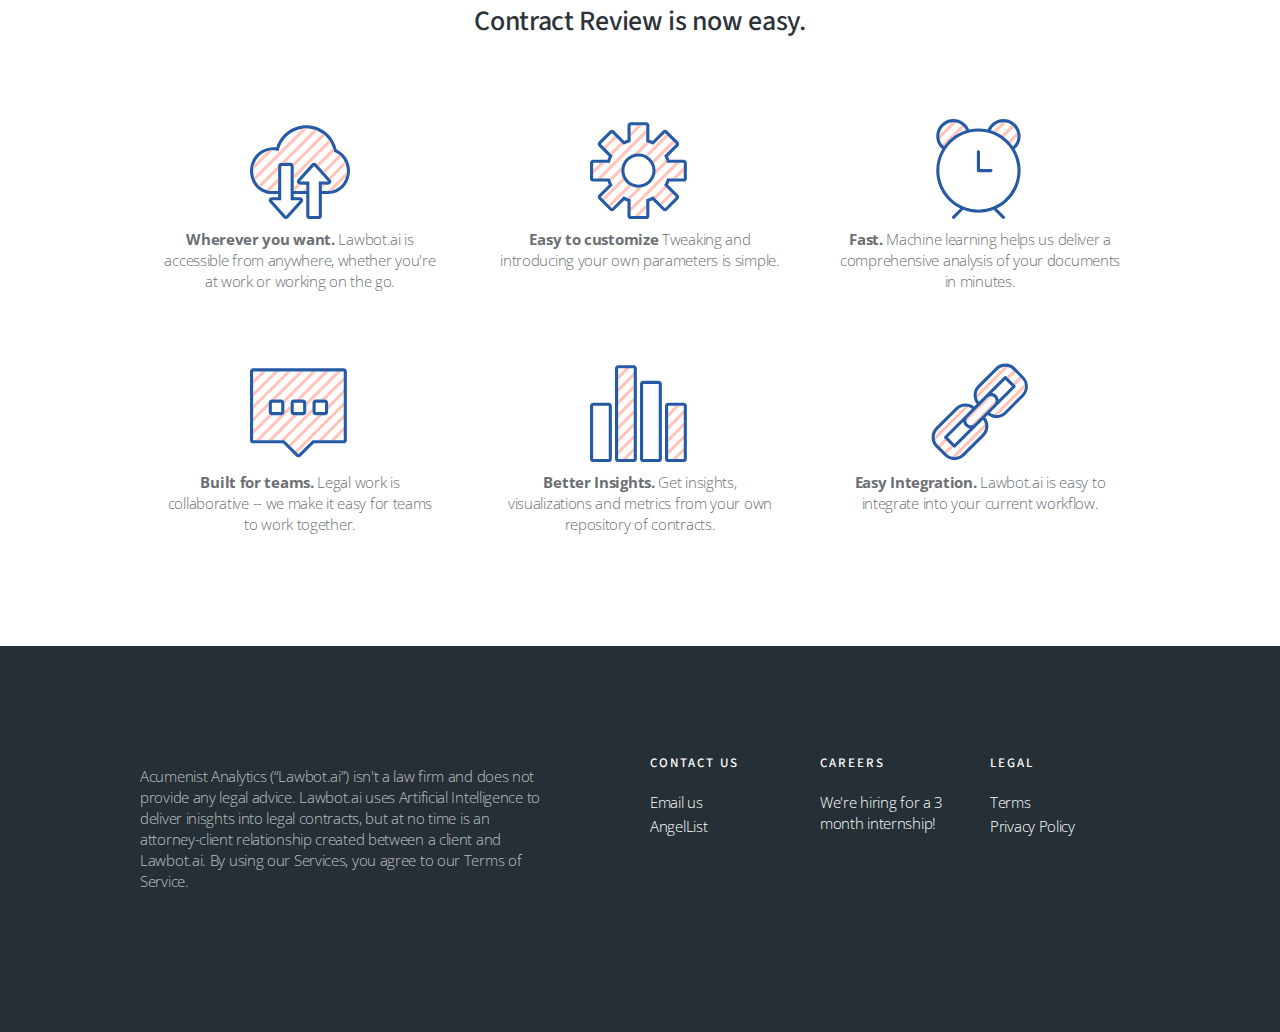
==== commit 32a36b20: "Update index.html" ====
--- a/index.html
+++ b/index.html
@@ -227,7 +227,7 @@
       <div class="col-sm-2 m-b-md">
         <ul class="list-unstyled list-spaced">
           <li class="m-b"><h6 class="text-uppercase">Careers</h6></li>
-          <li class="text-muted">We're hiring!</li>
+          <li class="text-muted"><a href="https://lawbot-dot-ai.workable.com/">We're hiring for a 3 month internship!</a></li>
         </ul>
       </div>
       <div class="col-sm-2 m-b-md">
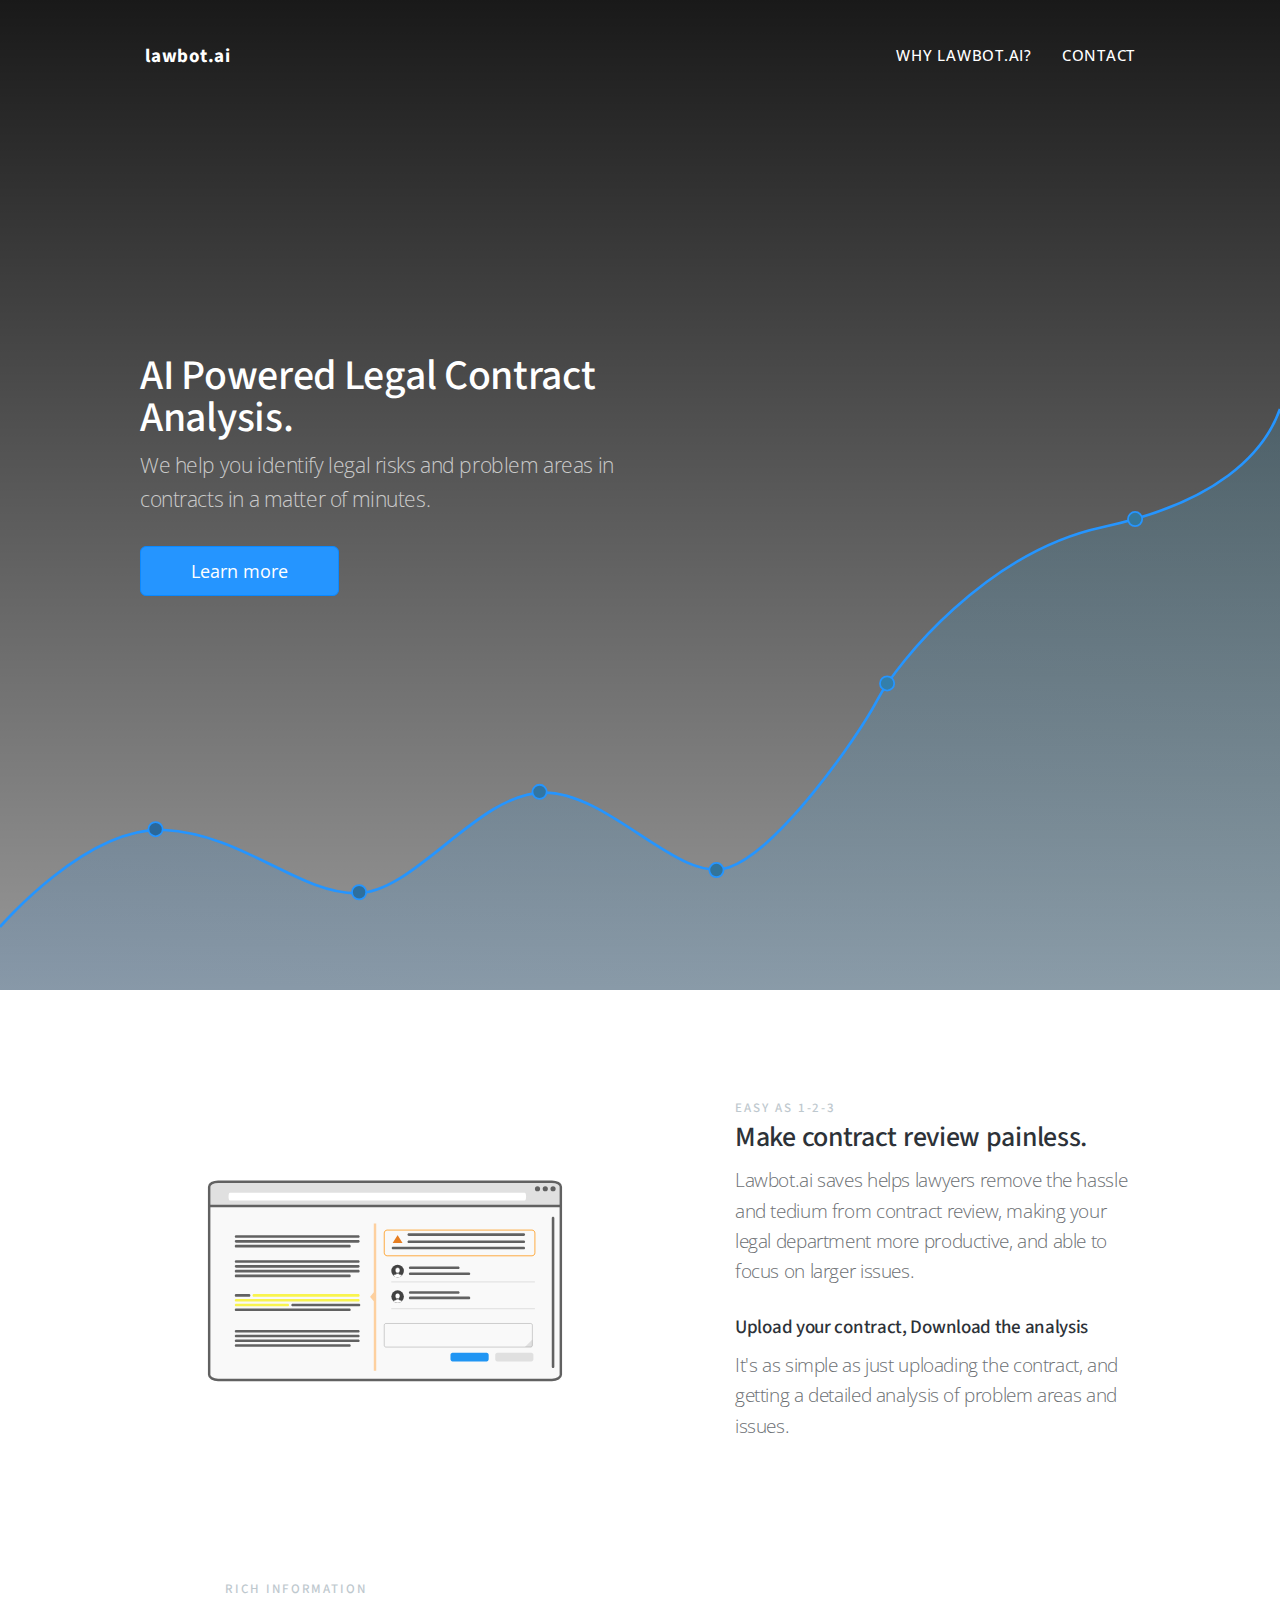
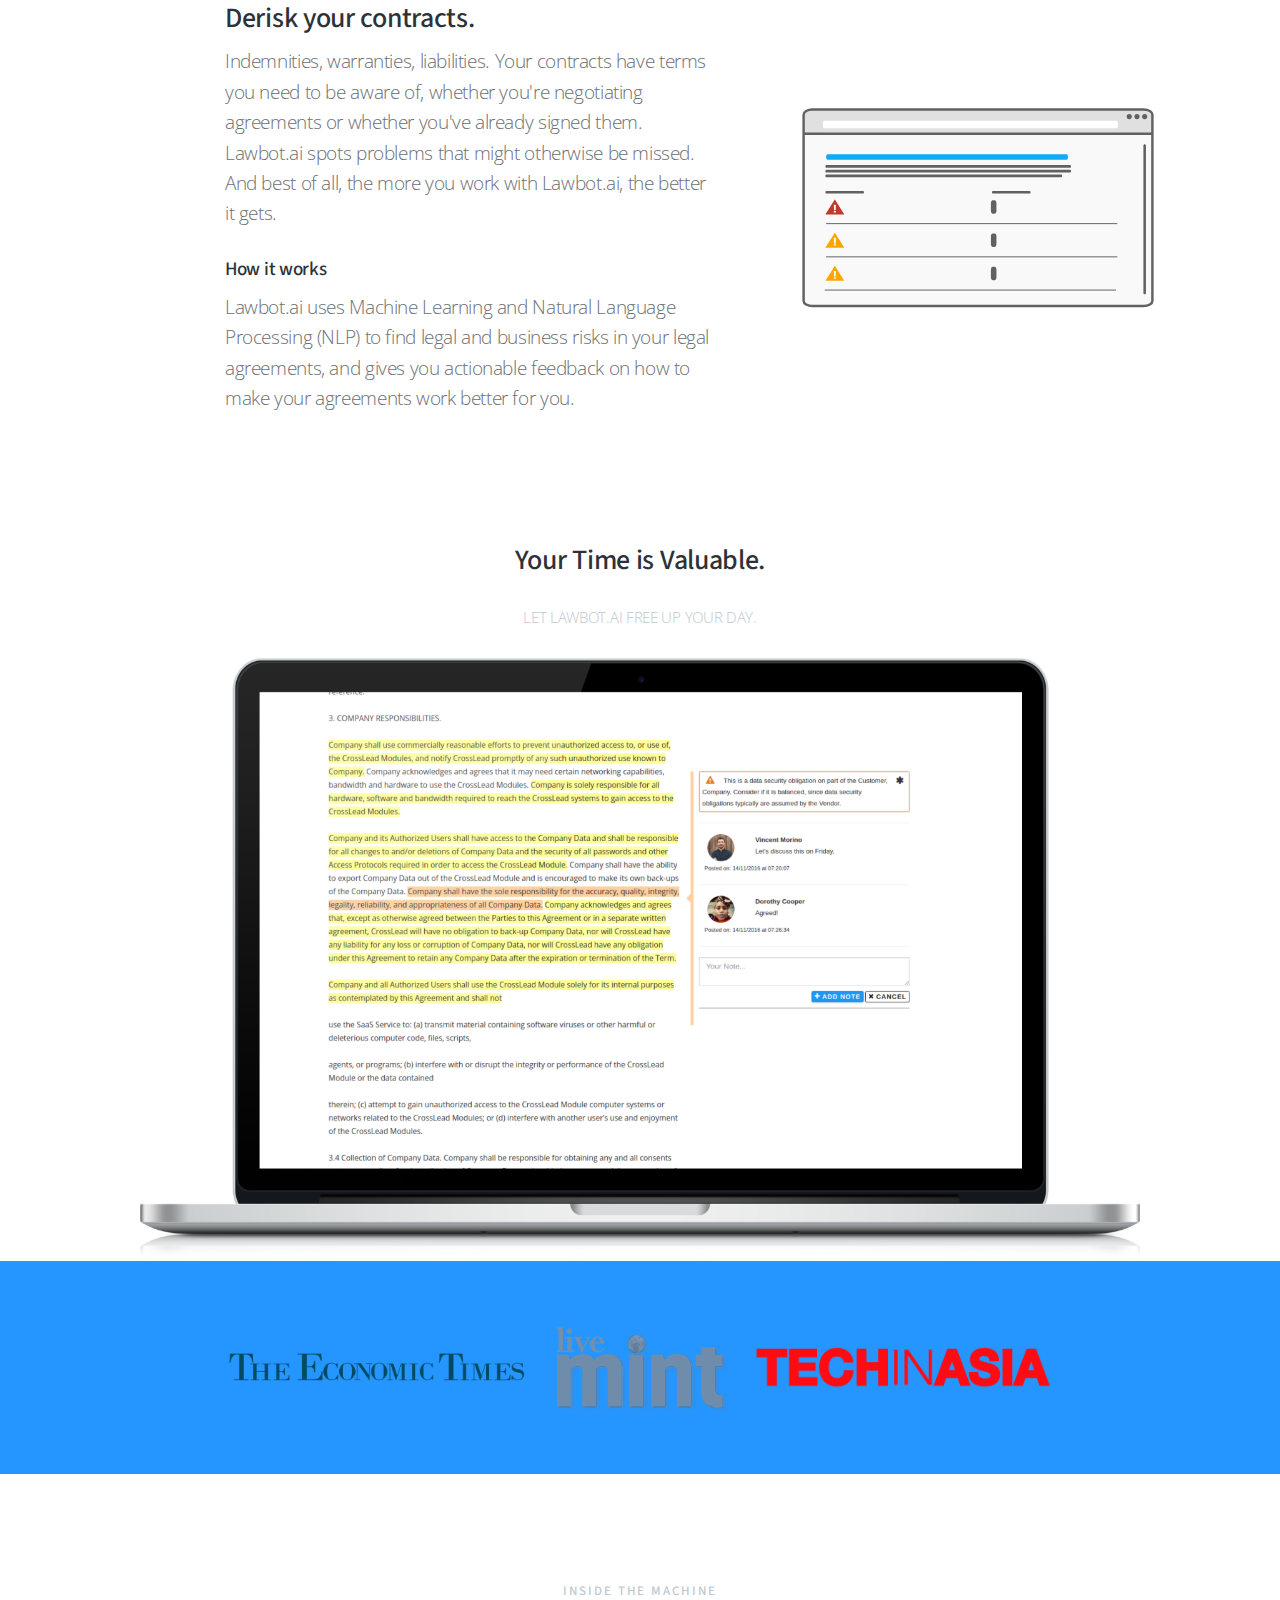
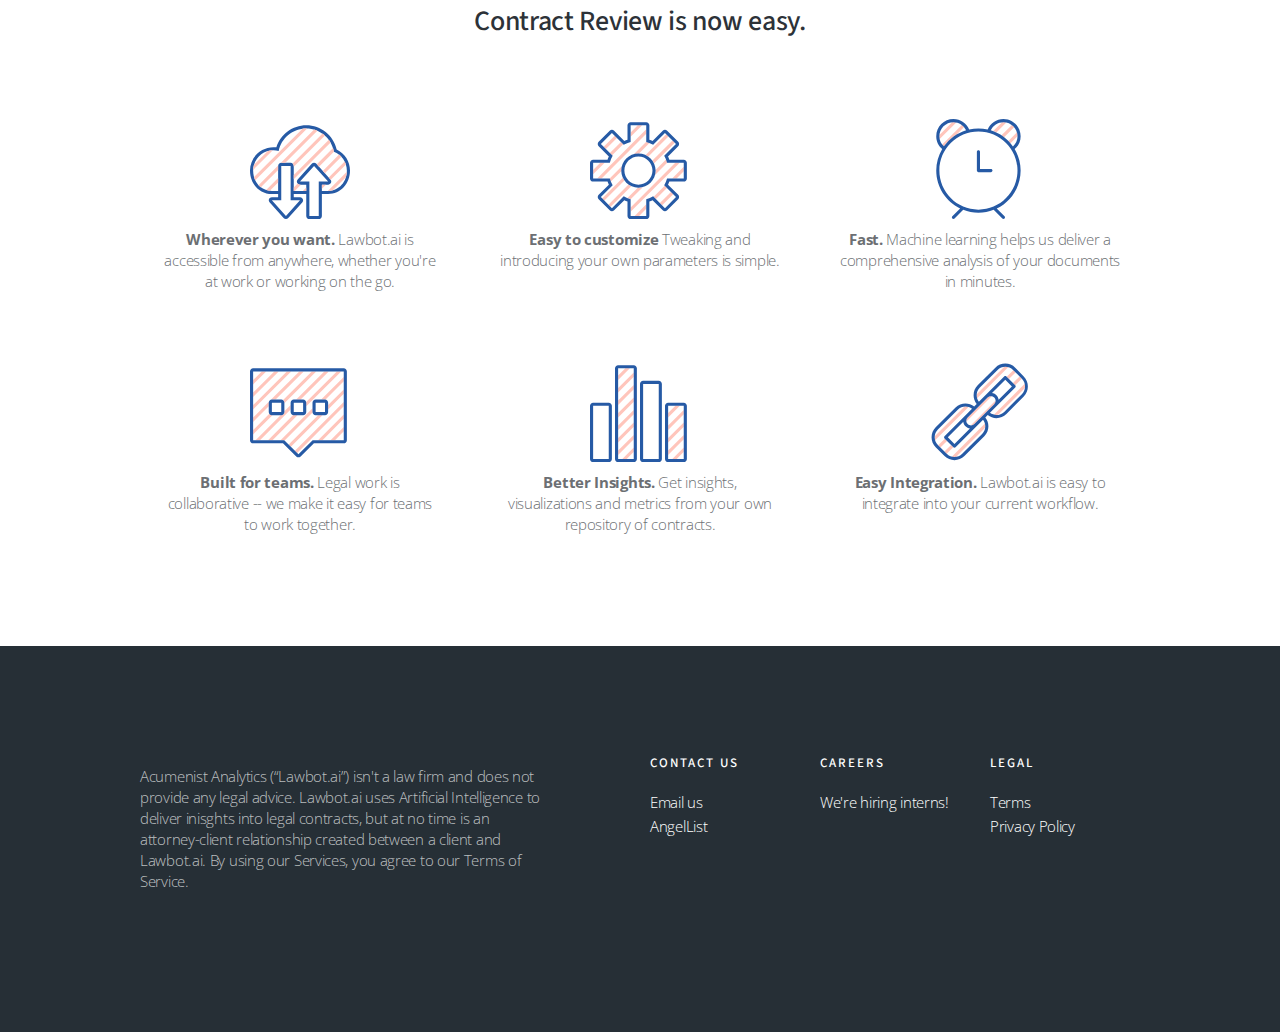
==== commit 30902df0: "Update index.html" ====
--- a/index.html
+++ b/index.html
@@ -49,10 +49,10 @@
 <div class="stage-shelf stage-shelf-right hidden" id="sidebar">
   <ul class="nav nav-bordered nav-stacked">
     <li class="active">
-      <a href="why">Why Lawbot.ai?</a>
+      <a href="#why">Why Lawbot.ai?</a>
     </li>
     <li class="nav-divider"></li>
-    <li class="nav-header"><a href="footer">Contact us</a></li>
+    <li class="nav-header"><a href="#footer">Contact us</a></li>
   </ul>
 </div>
 
@@ -102,7 +102,7 @@
         <div class="col-sm-10 col-md-6">
           <h1 class="block-title m-b-sm">AI Powered Legal Contract Analysis.</h1>
           <p class="lead m-b-md text-muted">We help you identify legal risks and problem areas in contracts in a matter of minutes.</p>
-          <a href="why"><button class="btn btn-primary btn-lg">Learn more</button></a>
+          <a href="#why"><button class="btn btn-primary btn-lg">Learn more</button></a>
         </div>
       </div>
     </div>
@@ -227,7 +227,7 @@
       <div class="col-sm-2 m-b-md">
         <ul class="list-unstyled list-spaced">
           <li class="m-b"><h6 class="text-uppercase">Careers</h6></li>
-          <li class="text-muted"><a href="https://lawbot-dot-ai.workable.com/">We're hiring for a 3 month internship!</a></li>
+          <li class="text-muted"><a href="https://lawbot-dot-ai.workable.com/">We're hiring interns!</a></li>
         </ul>
       </div>
       <div class="col-sm-2 m-b-md">
